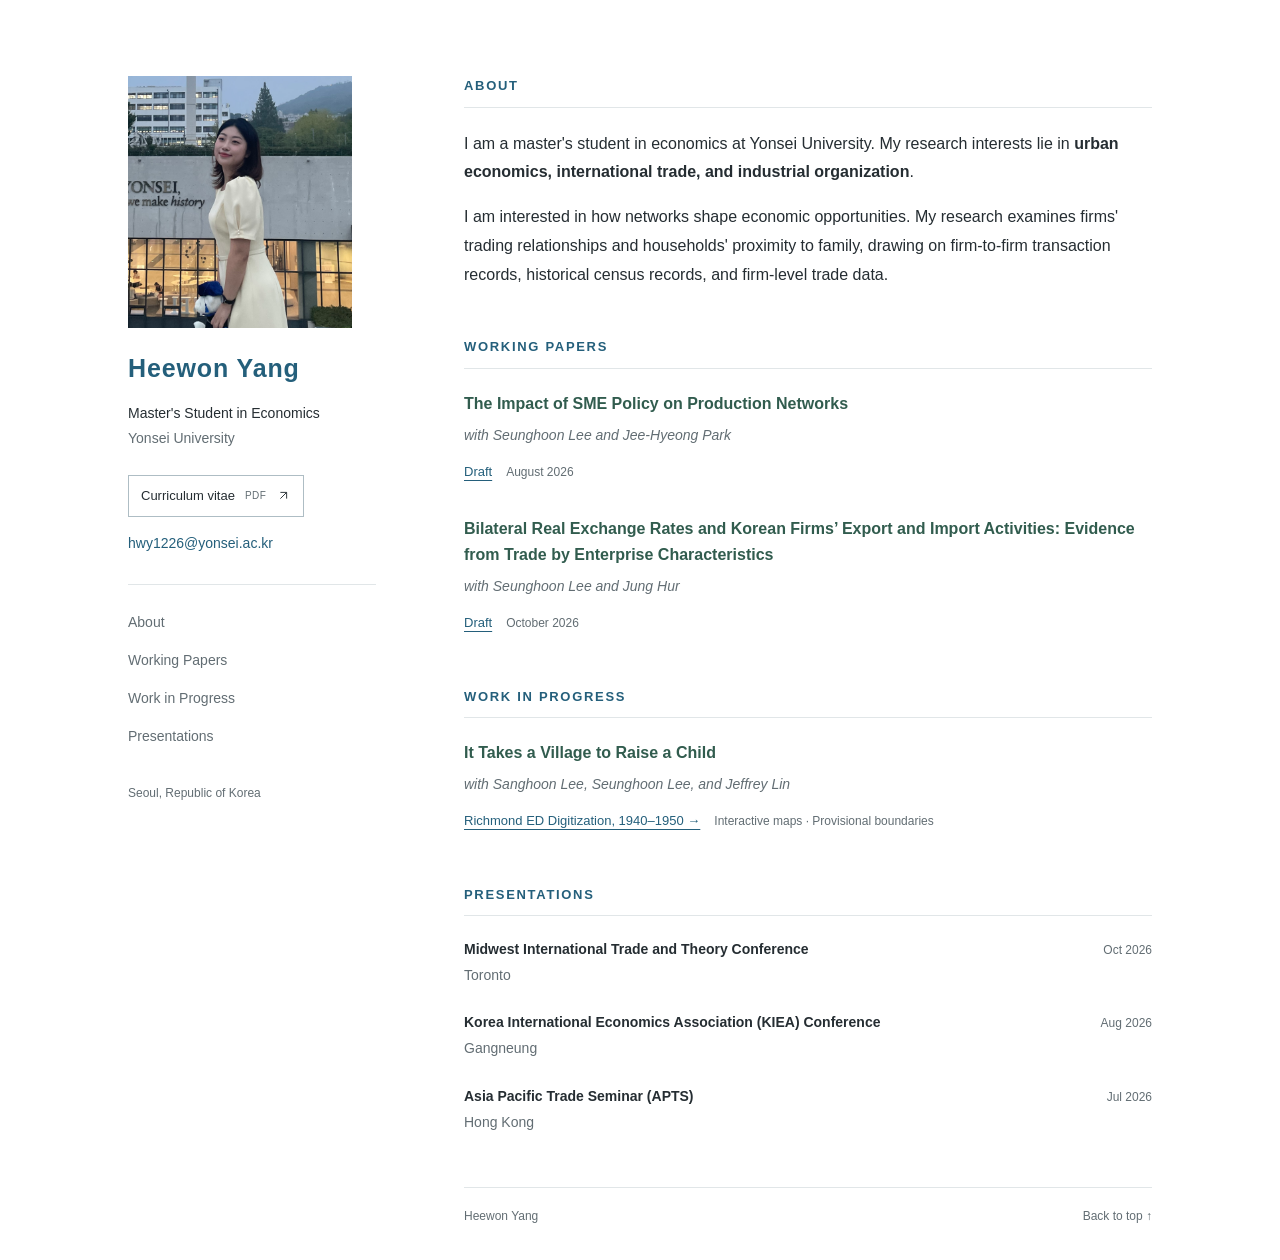
==== index.html @ 37f6afd9 "Update profile photo with closer framing" ====
<!doctype html>
<html lang="en">
<head>
  <meta charset="utf-8">
  <meta name="viewport" content="width=device-width, initial-scale=1">
  <meta name="description" content="Heewon Yang is a master's student in economics at Yonsei University, interested in urban economics, international trade, and industrial organization.">
  <meta name="author" content="Heewon Yang">
  <meta name="theme-color" content="#ffffff">
  <meta property="og:title" content="Heewon Yang | Economics">
  <meta property="og:description" content="Research on economic networks, firms, and households. Yonsei University.">
  <meta property="og:type" content="website">
  <meta property="og:url" content="https://esczzang.github.io/">
  <title>Heewon Yang | Economics</title>
  <link rel="canonical" href="https://esczzang.github.io/">
  <link rel="icon" href="assets/favicon.svg" type="image/svg+xml">
  <link rel="stylesheet" href="assets/style.css">
</head>
<body>
  <a class="skip-link" href="#main">Skip to content</a>
  <div class="layout">
    <aside class="profile" aria-label="Profile and navigation">
      <div class="profile-photo-frame"><img class="profile-photo" src="assets/photo2.jpg" alt="Heewon Yang" width="2972" height="3963" fetchpriority="high"></div>
      <header>
        <h1>Heewon Yang</h1>
        <p class="role">Master's Student in Economics</p>
        <p class="affiliation">Yonsei University</p>
      </header>
      <a class="cv-link" href="assets/cv_heewon_yang.pdf" target="_blank" rel="noopener" aria-label="View curriculum vitae (PDF, opens in a new tab)">
        Curriculum vitae <span class="file-type">PDF</span>
        <svg aria-hidden="true" width="15" height="15" viewBox="0 0 24 24" fill="none" stroke="currentColor" stroke-width="1.5"><path d="M7 17 17 7M7 7h10v10"/></svg>
      </a>
      <a class="email" href="mailto:hwy1226@yonsei.ac.kr">hwy1226@yonsei.ac.kr</a>
      <nav aria-label="Sections">
        <a href="#about">About</a>
        <a href="#working-papers">Working Papers</a>
        <a href="#work-in-progress">Work in Progress</a>
        <a href="#presentations">Presentations</a>
      </nav>
      <p class="location">Seoul, Republic of Korea</p>
    </aside>

    <main id="main" tabindex="-1">
      <section id="about" aria-labelledby="about-heading">
        <h2 id="about-heading">About</h2>
        <p>I am a master's student in economics at Yonsei University. My research interests lie in <strong>urban economics, international trade, and industrial organization</strong>.</p>
        <p>I am interested in how networks shape economic opportunities. My research examines firms' trading relationships and households' proximity to family, drawing on firm-to-firm transaction records, historical census records, and firm-level trade data.</p>
      </section>

      <section id="working-papers" aria-labelledby="working-papers-heading">
        <h2 id="working-papers-heading">Working Papers</h2>
        <article class="paper" aria-labelledby="sme-title">
          <h3 id="sme-title">The Impact of SME Policy on Production Networks</h3>
          <p class="coauthors">with Seunghoon Lee and Jee-Hyeong Park</p>
          <p class="paper-links"><a href="assets/papers/sme-policy-draft.pdf" target="_blank" rel="noopener" aria-label="Read the SME policy paper draft (PDF, August 2026, opens in a new tab)">Draft</a><span class="draft-date">August 2026</span></p>
        </article>
        <article class="paper" aria-labelledby="tec-title">
          <h3 id="tec-title">Bilateral Real Exchange Rates and Korean Firms’ Export and Import Activities: Evidence from Trade by Enterprise Characteristics</h3>
          <p class="coauthors">with Seunghoon Lee and Jung Hur</p>
          <p class="paper-links"><a href="assets/papers/exchange-rates-draft.pdf" target="_blank" rel="noopener" aria-label="Read the exchange rates paper draft (PDF, October 2026, opens in a new tab)">Draft</a><span class="draft-date">October 2026</span></p>
        </article>
      </section>

      <section id="work-in-progress" aria-labelledby="work-in-progress-heading">
        <h2 id="work-in-progress-heading">Work in Progress</h2>
        <article class="paper" aria-labelledby="village-title">
          <h3 id="village-title">It Takes a Village to Raise a Child</h3>
          <p class="coauthors">with Sanghoon Lee, Seunghoon Lee, and Jeffrey Lin</p>
          <p class="paper-links"><a href="research/richmond/">Richmond ED Digitization, 1940–1950 →</a><span class="draft-date">Interactive maps · Provisional boundaries</span></p>
        </article>
      </section>

      <section id="presentations" aria-labelledby="presentations-heading">
        <h2 id="presentations-heading">Presentations</h2>
        <ul class="presentations">
          <li>
            <div><h3>Midwest International Trade and Theory Conference</h3><p class="venue">Toronto</p></div>
            <time datetime="2026-10">Oct 2026</time>
          </li>
          <li>
            <div><h3>Korea International Economics Association (KIEA) Conference</h3><p class="venue">Gangneung</p></div>
            <time datetime="2026-08">Aug 2026</time>
          </li>
          <li>
            <div><h3>Asia Pacific Trade Seminar (APTS)</h3><p class="venue">Hong Kong</p></div>
            <time datetime="2026-07">Jul 2026</time>
          </li>
        </ul>
      </section>
      <footer><span>Heewon Yang</span><a href="#about">Back to top <span aria-hidden="true">↑</span></a></footer>
    </main>
  </div>
</body>
</html>
---- assets/style.css ----
:root {
  color-scheme: light;
  --ink: #252d32;
  --muted: #626d73;
  --blue: #245f7b;
  --green: #315c4e;
  --line: #e1e6e8;
}

* { box-sizing: border-box; }
html { scroll-behavior: smooth; scroll-padding-top: 32px; }
body {
  margin: 0;
  background: #fff;
  color: var(--ink);
  font-family: -apple-system, BlinkMacSystemFont, "Segoe UI", Helvetica, Arial, sans-serif;
  font-size: 16px;
  line-height: 1.8;
  -webkit-font-smoothing: antialiased;
}
a { color: var(--blue); text-underline-offset: 4px; text-decoration-thickness: 1px; }
a:hover { color: var(--green); }
a:focus-visible { outline: 2px solid var(--blue); outline-offset: 5px; border-radius: 2px; }
.skip-link { position: fixed; left: 16px; top: -80px; background: #fff; padding: 8px 16px; z-index: 10; }
.skip-link:focus { top: 12px; }
.layout {
  display: grid;
  grid-template-columns: 248px minmax(0, 1fr);
  column-gap: 88px;
  max-width: 1120px;
  margin: 0 auto;
  padding: 76px 48px 32px;
}
.profile { position: sticky; top: 64px; align-self: start; }
.profile-photo-frame {
  display: block;
  width: 224px;
  max-width: 100%;
  aspect-ratio: 8 / 9;
  overflow: hidden;
  margin-bottom: 24px;
}
.profile-photo {
  display: block;
  width: 100%;
  height: 100%;
  object-fit: cover;
  object-position: 50% 80%;
  transform: scale(2.2);
  transform-origin: 70% 80%;
}
h1 {
  margin: 0 0 16px;
  color: var(--blue);
  font-size: 25px;
  font-weight: 600;
  line-height: 1.3;
  letter-spacing: 0.035em;
}
.profile p { margin: 0; }
.role, .affiliation { font-size: 14px; line-height: 1.8; }
.affiliation { color: var(--muted); }
.cv-link {
  display: inline-flex;
  align-items: center;
  gap: 10px;
  border: 1px solid #aebdc4;
  margin: 24px 0 14px;
  padding: 7px 12px;
  min-height: 42px;
  color: var(--ink);
  font-size: 13px;
  text-decoration: none;
  transition: background-color 150ms, border-color 150ms;
}
.cv-link:hover { background: #f3f7f8; border-color: var(--blue); }
.file-type { color: var(--muted); font-size: 10px; letter-spacing: 0.05em; }
.email { display: block; width: fit-content; font-size: 14px; text-decoration: none; }
.email:hover { text-decoration: underline; }
nav { display: flex; flex-direction: column; align-items: flex-start; border-top: 1px solid var(--line); padding-top: 20px; margin-top: 28px; gap: 2px; }
nav a { padding: 5px 0; min-height: 36px; font-size: 14px; color: var(--muted); text-decoration: none; }
nav a:hover, nav a:focus-visible { color: var(--blue); text-decoration: underline; }
.profile .location { margin-top: 28px; color: var(--muted); font-size: 12px; }
main { min-width: 0; }
main:focus { outline: none; }
section { scroll-margin-top: 28px; }
section + section { margin-top: 48px; }
h2 {
  margin: 0 0 22px;
  border-bottom: 1px solid var(--line);
  padding-bottom: 11px;
  color: var(--blue);
  font-size: 13px;
  font-weight: 650;
  line-height: 1.5;
  letter-spacing: 0.13em;
  text-transform: uppercase;
}
p { margin: 0 0 16px; }
section > p:last-child { margin-bottom: 0; }
strong { font-weight: 600; }
h3 { margin: 0; font-size: 16px; font-weight: 600; line-height: 1.65; }
.paper + .paper { margin-top: 28px; }
.paper h3 { color: var(--green); }
.coauthors { margin: 7px 0 0; font-style: italic; color: var(--muted); font-size: 14px; line-height: 1.7; }
.paper-links { display: flex; align-items: baseline; flex-wrap: wrap; gap: 14px; margin: 8px 0 0; font-size: 13px; }
.paper-links a { display: inline-flex; align-items: baseline; gap: 7px; padding: 4px 0; }
.draft-date { color: var(--muted); font-size: 12px; }
.presentations { list-style: none; padding: 0; margin: 0; }
.presentations li { display: grid; grid-template-columns: minmax(0, 1fr) auto; gap: 24px; align-items: baseline; }
.presentations li + li { margin-top: 23px; }
.presentations h3 { font-size: 14px; }
.venue { margin: 2px 0 0; color: var(--muted); font-size: 14px; }
time { white-space: nowrap; color: var(--muted); font-size: 12px; font-variant-numeric: tabular-nums; }
footer { display: flex; justify-content: space-between; gap: 20px; margin-top: 52px; padding-top: 18px; border-top: 1px solid var(--line); font-size: 12px; color: var(--muted); }
footer a { color: var(--muted); text-decoration: none; }

@media (max-width: 850px) {
  .layout { grid-template-columns: 218px minmax(0, 1fr); gap: 40px; padding: 52px 32px 28px; }
  .profile { top: 40px; }
  h1 { font-size: 24px; }
}
@media (max-width: 680px) {
  html { scroll-padding-top: 16px; }
  .layout { display: block; max-width: 600px; padding: 36px 24px 24px; }
  .profile { position: static; margin-bottom: 38px; }
  .profile-photo-frame { width: 160px; margin-bottom: 20px; }
  h1 { font-size: 29px; margin-bottom: 12px; }
  .cv-link { margin-top: 19px; }
  nav { flex-direction: row; flex-wrap: wrap; column-gap: 22px; row-gap: 0; margin-top: 24px; padding: 13px 0 8px; border-bottom: 1px solid var(--line); }
  nav a { min-height: 44px; padding: 9px 0; }
  .profile .location { display: none; }
  section + section { margin-top: 38px; }
  .presentations li { gap: 14px; }
  footer { margin-top: 40px; }
}
@media (max-width: 380px) {
  .layout { padding-inline: 20px; }
  .presentations li { grid-template-columns: 1fr; gap: 3px; }
}
@media (prefers-reduced-motion: reduce) {
  html { scroll-behavior: auto; }
  * { transition: none !important; }
}
@media print {
  .layout { display: block; padding: 0; max-width: none; }
  .profile { position: static; margin-bottom: 28px; }
  nav, .cv-link, .skip-link, footer { display: none; }
  .profile .location { display: none; }
  section + section { margin-top: 26px; }
  .paper, .presentations li { break-inside: avoid; }
}
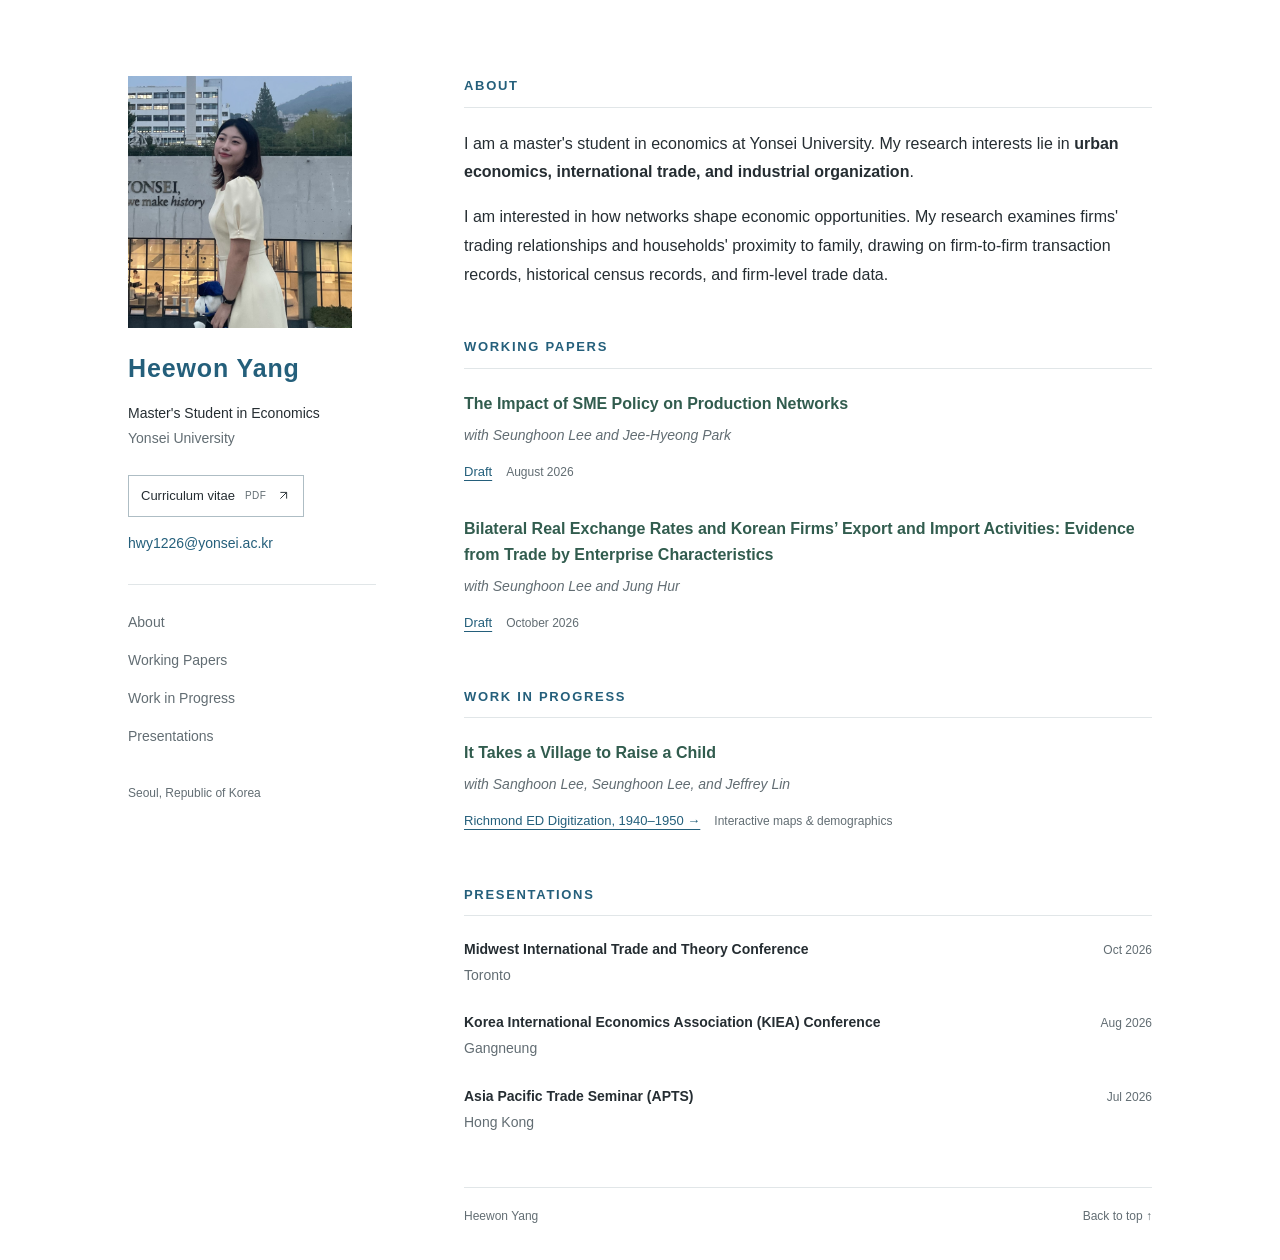
==== commit a6ee7ec8: "Restore ED demographics to Richmond digitization maps" ====
--- a/index.html
+++ b/index.html
@@ -9,9 +9,9 @@
   <meta property="og:title" content="Heewon Yang | Economics">
   <meta property="og:description" content="Research on economic networks, firms, and households. Yonsei University.">
   <meta property="og:type" content="website">
-  <meta property="og:url" content="https://esczzang.github.io/">
+  <meta property="og:url" content="https://heewonmaggieyang.github.io/">
   <title>Heewon Yang | Economics</title>
-  <link rel="canonical" href="https://esczzang.github.io/">
+  <link rel="canonical" href="https://heewonmaggieyang.github.io/">
   <link rel="icon" href="assets/favicon.svg" type="image/svg+xml">
   <link rel="stylesheet" href="assets/style.css">
 </head>
@@ -65,7 +65,7 @@
         <article class="paper" aria-labelledby="village-title">
           <h3 id="village-title">It Takes a Village to Raise a Child</h3>
           <p class="coauthors">with Sanghoon Lee, Seunghoon Lee, and Jeffrey Lin</p>
-          <p class="paper-links"><a href="research/richmond/">Richmond ED Digitization, 1940–1950 →</a><span class="draft-date">Interactive maps · Provisional boundaries</span></p>
+          <p class="paper-links"><a href="research/richmond/">Richmond ED Digitization, 1940–1950 →</a><span class="draft-date">Interactive maps &amp; demographics</span></p>
         </article>
       </section>
 
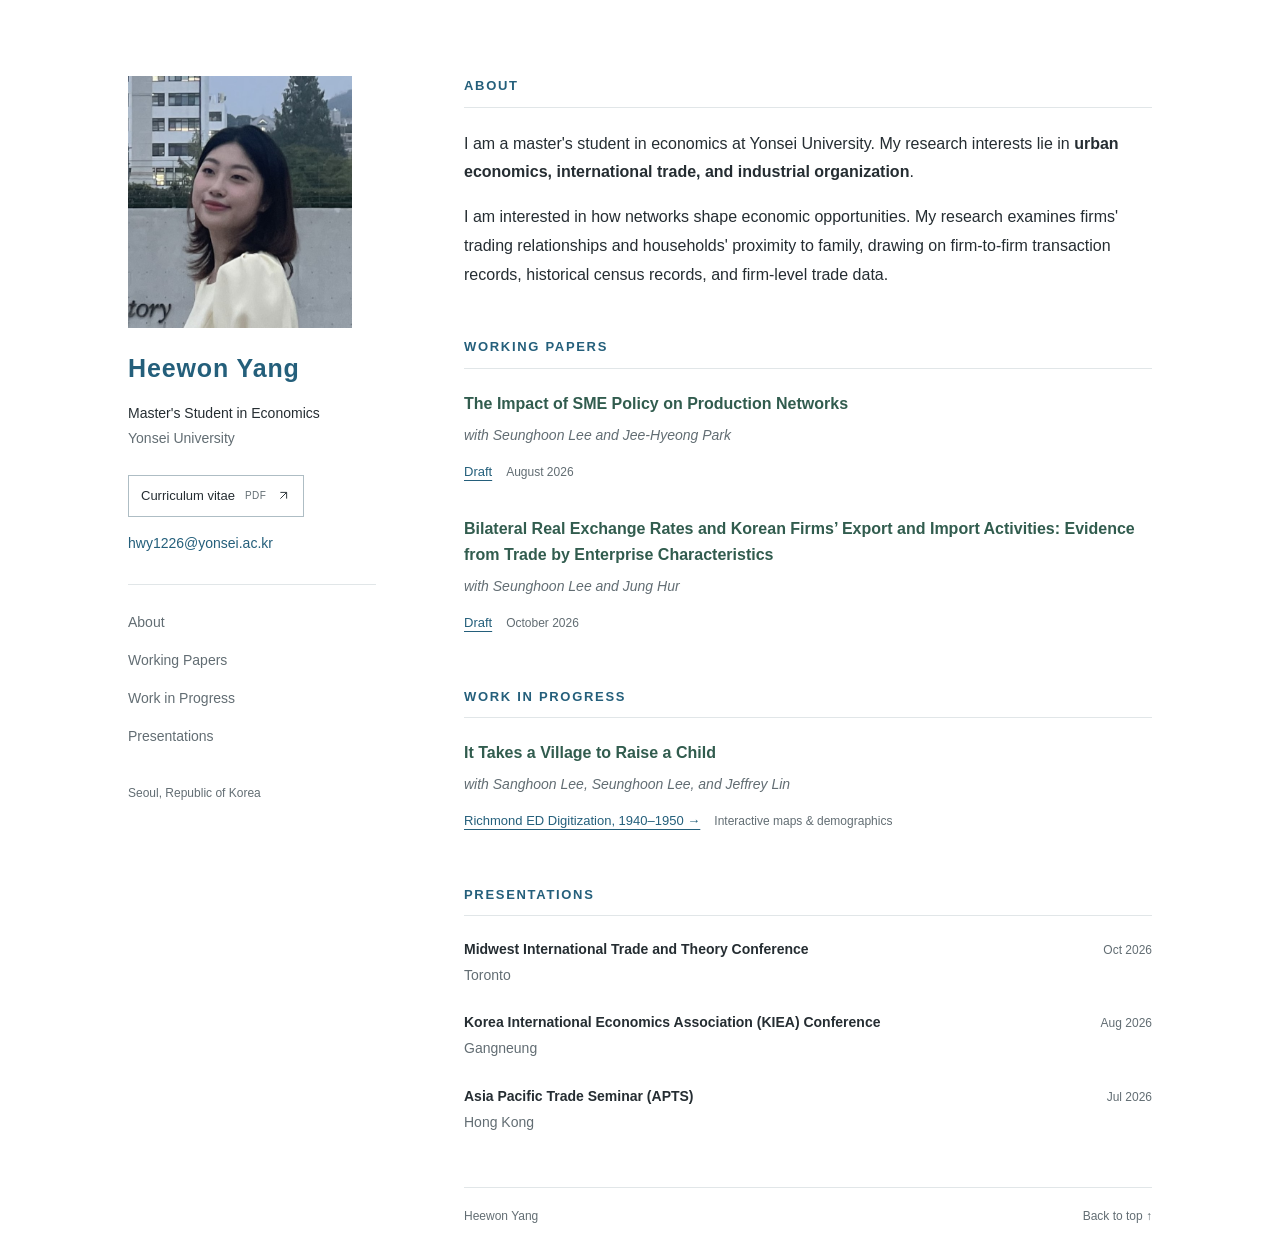
==== commit 429155cd: "Update profile photo and framing" ====
--- a/index.html
+++ b/index.html
@@ -13,13 +13,13 @@
   <title>Heewon Yang | Economics</title>
   <link rel="canonical" href="https://heewonmaggieyang.github.io/">
   <link rel="icon" href="assets/favicon.svg" type="image/svg+xml">
-  <link rel="stylesheet" href="assets/style.css">
+  <link rel="stylesheet" href="assets/style.css?v=photo3">
 </head>
 <body>
   <a class="skip-link" href="#main">Skip to content</a>
   <div class="layout">
     <aside class="profile" aria-label="Profile and navigation">
-      <div class="profile-photo-frame"><img class="profile-photo" src="assets/photo2.jpg" alt="Heewon Yang" width="2972" height="3963" fetchpriority="high"></div>
+      <div class="profile-photo-frame"><img class="profile-photo" src="assets/photo3.jpg" alt="Heewon Yang" width="881" height="802" fetchpriority="high"></div>
       <header>
         <h1>Heewon Yang</h1>
         <p class="role">Master's Student in Economics</p>
--- a/assets/style.css
+++ b/assets/style.css
@@ -45,9 +45,9 @@
   width: 100%;
   height: 100%;
   object-fit: cover;
-  object-position: 50% 80%;
-  transform: scale(2.2);
-  transform-origin: 70% 80%;
+  object-position: 50% 50%;
+  transform: scale(1.15);
+  transform-origin: 50% 60%;
 }
 h1 {
   margin: 0 0 16px;
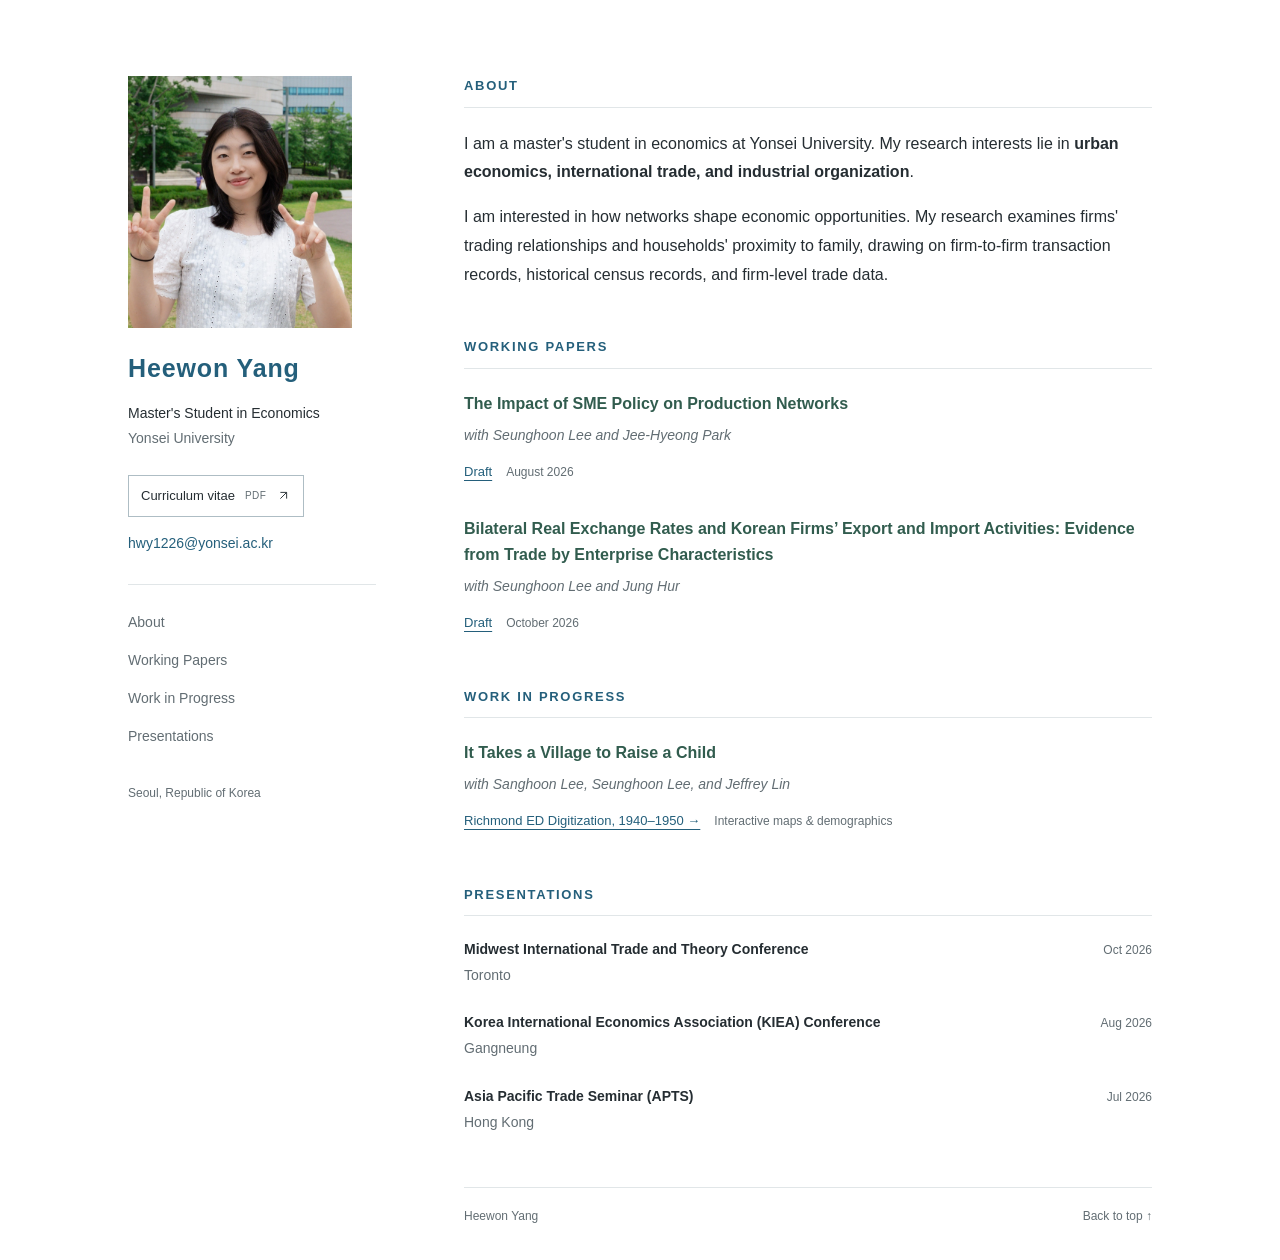
==== commit 3278157b: "Replace profile image with photo4" ====
--- a/index.html
+++ b/index.html
@@ -13,13 +13,13 @@
   <title>Heewon Yang | Economics</title>
   <link rel="canonical" href="https://heewonmaggieyang.github.io/">
   <link rel="icon" href="assets/favicon.svg" type="image/svg+xml">
-  <link rel="stylesheet" href="assets/style.css?v=photo3">
+  <link rel="stylesheet" href="assets/style.css?v=photo4">
 </head>
 <body>
   <a class="skip-link" href="#main">Skip to content</a>
   <div class="layout">
     <aside class="profile" aria-label="Profile and navigation">
-      <div class="profile-photo-frame"><img class="profile-photo" src="assets/photo3.jpg" alt="Heewon Yang" width="881" height="802" fetchpriority="high"></div>
+      <div class="profile-photo-frame"><img class="profile-photo" src="assets/photo4.jpg" alt="Heewon Yang" width="1379" height="1724" fetchpriority="high"></div>
       <header>
         <h1>Heewon Yang</h1>
         <p class="role">Master's Student in Economics</p>
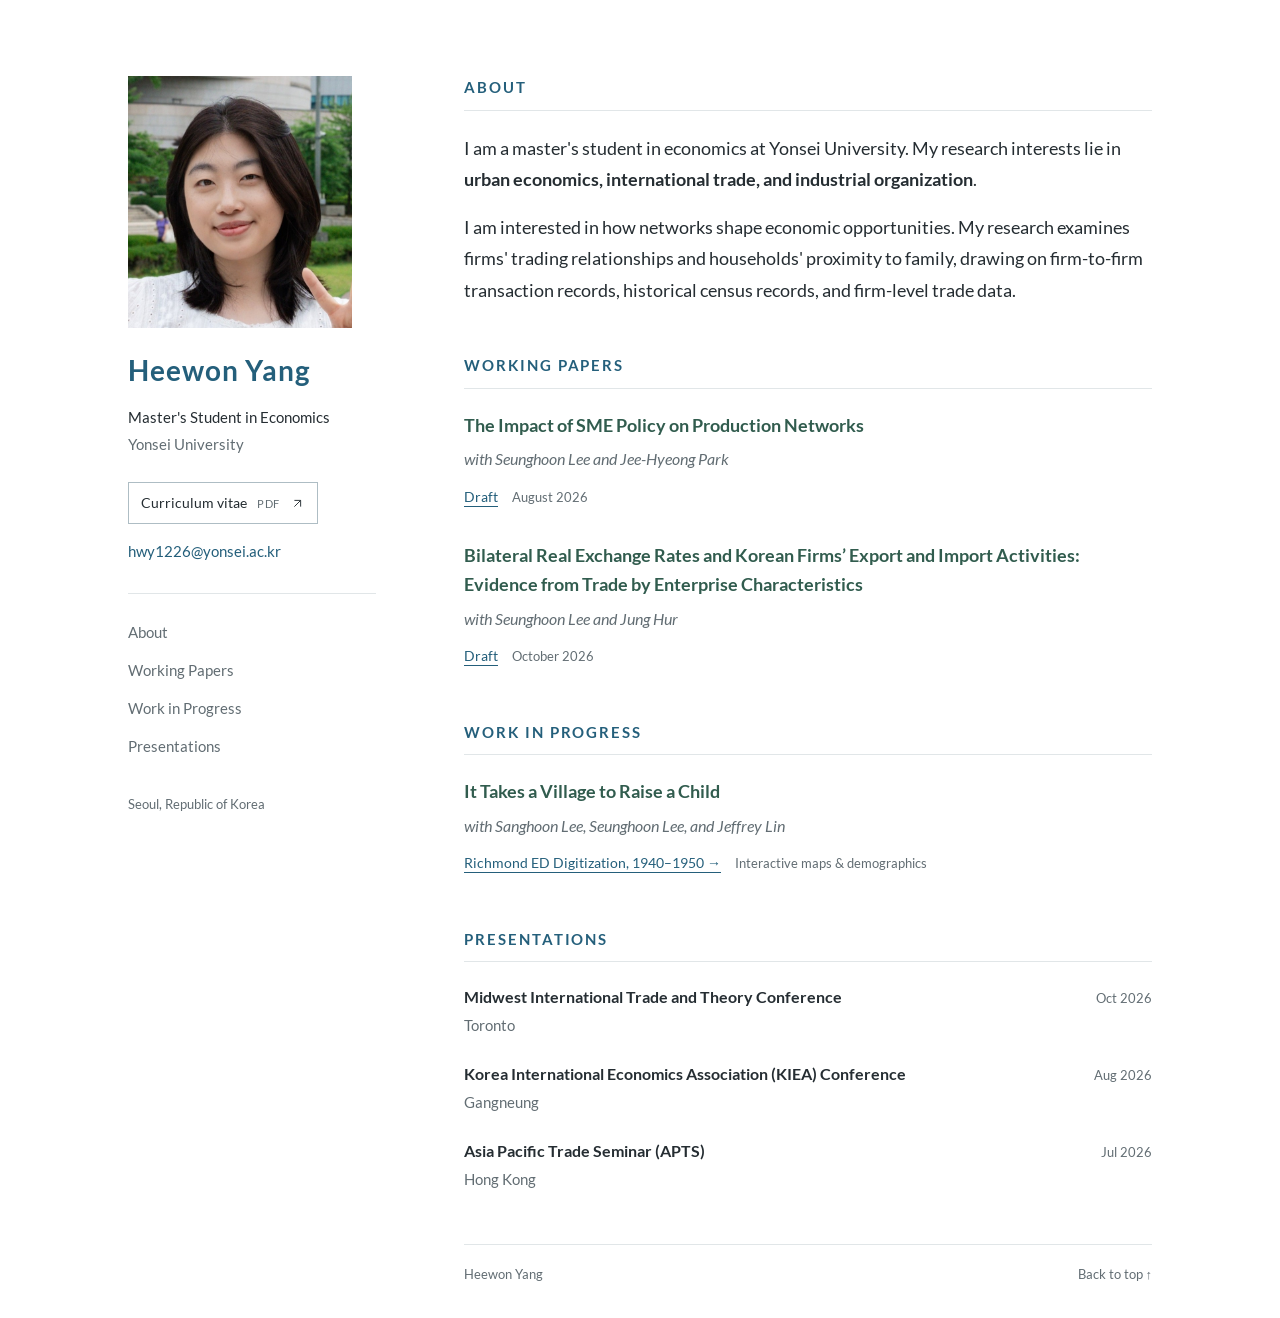
==== commit 8b614d4b: "Use larger Lato typography and updated portrait" ====
--- a/index.html
+++ b/index.html
@@ -13,13 +13,14 @@
   <title>Heewon Yang | Economics</title>
   <link rel="canonical" href="https://heewonmaggieyang.github.io/">
   <link rel="icon" href="assets/favicon.svg" type="image/svg+xml">
-  <link rel="stylesheet" href="assets/style.css?v=photo4">
+  <link rel="preload" href="assets/fonts/Lato-Regular.ttf" as="font" type="font/ttf" crossorigin>
+  <link rel="stylesheet" href="assets/style.css?v=lato-1">
 </head>
 <body>
   <a class="skip-link" href="#main">Skip to content</a>
   <div class="layout">
     <aside class="profile" aria-label="Profile and navigation">
-      <div class="profile-photo-frame"><img class="profile-photo" src="assets/photo4.jpg" alt="Heewon Yang" width="1379" height="1724" fetchpriority="high"></div>
+      <div class="profile-photo-frame"><img class="profile-photo" src="assets/photo4.jpg?v=512dec71" alt="Heewon Yang" width="759" height="759" fetchpriority="high"></div>
       <header>
         <h1>Heewon Yang</h1>
         <p class="role">Master's Student in Economics</p>
--- a/assets/style.css
+++ b/assets/style.css
@@ -1,3 +1,25 @@
+@font-face {
+  font-family: "Lato";
+  font-style: normal;
+  font-weight: 400;
+  font-display: swap;
+  src: url("fonts/Lato-Regular.ttf") format("truetype");
+}
+@font-face {
+  font-family: "Lato";
+  font-style: italic;
+  font-weight: 400;
+  font-display: swap;
+  src: url("fonts/Lato-Italic.ttf") format("truetype");
+}
+@font-face {
+  font-family: "Lato";
+  font-style: normal;
+  font-weight: 700;
+  font-display: swap;
+  src: url("fonts/Lato-Bold.ttf") format("truetype");
+}
+
 :root {
   color-scheme: light;
   --ink: #252d32;
@@ -13,9 +35,9 @@
   margin: 0;
   background: #fff;
   color: var(--ink);
-  font-family: -apple-system, BlinkMacSystemFont, "Segoe UI", Helvetica, Arial, sans-serif;
-  font-size: 16px;
-  line-height: 1.8;
+  font-family: "Lato", -apple-system, BlinkMacSystemFont, "Segoe UI", Helvetica, Arial, sans-serif;
+  font-size: 18px;
+  line-height: 1.75;
   -webkit-font-smoothing: antialiased;
 }
 a { color: var(--blue); text-underline-offset: 4px; text-decoration-thickness: 1px; }
@@ -46,19 +68,17 @@
   height: 100%;
   object-fit: cover;
   object-position: 50% 50%;
-  transform: scale(1.15);
-  transform-origin: 50% 60%;
 }
 h1 {
   margin: 0 0 16px;
   color: var(--blue);
-  font-size: 25px;
-  font-weight: 600;
+  font-size: 28px;
+  font-weight: 700;
   line-height: 1.3;
   letter-spacing: 0.035em;
 }
 .profile p { margin: 0; }
-.role, .affiliation { font-size: 14px; line-height: 1.8; }
+.role, .affiliation { font-size: 15px; line-height: 1.8; }
 .affiliation { color: var(--muted); }
 .cv-link {
   display: inline-flex;
@@ -69,18 +89,18 @@
   padding: 7px 12px;
   min-height: 42px;
   color: var(--ink);
-  font-size: 13px;
+  font-size: 14px;
   text-decoration: none;
   transition: background-color 150ms, border-color 150ms;
 }
 .cv-link:hover { background: #f3f7f8; border-color: var(--blue); }
-.file-type { color: var(--muted); font-size: 10px; letter-spacing: 0.05em; }
-.email { display: block; width: fit-content; font-size: 14px; text-decoration: none; }
+.file-type { color: var(--muted); font-size: 11px; letter-spacing: 0.05em; }
+.email { display: block; width: fit-content; font-size: 15px; text-decoration: none; }
 .email:hover { text-decoration: underline; }
 nav { display: flex; flex-direction: column; align-items: flex-start; border-top: 1px solid var(--line); padding-top: 20px; margin-top: 28px; gap: 2px; }
-nav a { padding: 5px 0; min-height: 36px; font-size: 14px; color: var(--muted); text-decoration: none; }
+nav a { padding: 5px 0; min-height: 36px; font-size: 15px; color: var(--muted); text-decoration: none; }
 nav a:hover, nav a:focus-visible { color: var(--blue); text-decoration: underline; }
-.profile .location { margin-top: 28px; color: var(--muted); font-size: 12px; }
+.profile .location { margin-top: 28px; color: var(--muted); font-size: 13px; }
 main { min-width: 0; }
 main:focus { outline: none; }
 section { scroll-margin-top: 28px; }
@@ -90,42 +110,42 @@
   border-bottom: 1px solid var(--line);
   padding-bottom: 11px;
   color: var(--blue);
-  font-size: 13px;
-  font-weight: 650;
+  font-size: 15px;
+  font-weight: 700;
   line-height: 1.5;
   letter-spacing: 0.13em;
   text-transform: uppercase;
 }
 p { margin: 0 0 16px; }
 section > p:last-child { margin-bottom: 0; }
-strong { font-weight: 600; }
-h3 { margin: 0; font-size: 16px; font-weight: 600; line-height: 1.65; }
+strong { font-weight: 700; }
+h3 { margin: 0; font-size: 18px; font-weight: 700; line-height: 1.6; }
 .paper + .paper { margin-top: 28px; }
 .paper h3 { color: var(--green); }
-.coauthors { margin: 7px 0 0; font-style: italic; color: var(--muted); font-size: 14px; line-height: 1.7; }
-.paper-links { display: flex; align-items: baseline; flex-wrap: wrap; gap: 14px; margin: 8px 0 0; font-size: 13px; }
+.coauthors { margin: 7px 0 0; font-style: italic; color: var(--muted); font-size: 15.5px; line-height: 1.7; }
+.paper-links { display: flex; align-items: baseline; flex-wrap: wrap; gap: 14px; margin: 8px 0 0; font-size: 14px; }
 .paper-links a { display: inline-flex; align-items: baseline; gap: 7px; padding: 4px 0; }
-.draft-date { color: var(--muted); font-size: 12px; }
+.draft-date { color: var(--muted); font-size: 13px; }
 .presentations { list-style: none; padding: 0; margin: 0; }
 .presentations li { display: grid; grid-template-columns: minmax(0, 1fr) auto; gap: 24px; align-items: baseline; }
 .presentations li + li { margin-top: 23px; }
-.presentations h3 { font-size: 14px; }
-.venue { margin: 2px 0 0; color: var(--muted); font-size: 14px; }
-time { white-space: nowrap; color: var(--muted); font-size: 12px; font-variant-numeric: tabular-nums; }
-footer { display: flex; justify-content: space-between; gap: 20px; margin-top: 52px; padding-top: 18px; border-top: 1px solid var(--line); font-size: 12px; color: var(--muted); }
+.presentations h3 { font-size: 16px; }
+.venue { margin: 2px 0 0; color: var(--muted); font-size: 15px; }
+time { white-space: nowrap; color: var(--muted); font-size: 13px; font-variant-numeric: tabular-nums; }
+footer { display: flex; justify-content: space-between; gap: 20px; margin-top: 52px; padding-top: 18px; border-top: 1px solid var(--line); font-size: 13px; color: var(--muted); }
 footer a { color: var(--muted); text-decoration: none; }
 
 @media (max-width: 850px) {
   .layout { grid-template-columns: 218px minmax(0, 1fr); gap: 40px; padding: 52px 32px 28px; }
   .profile { top: 40px; }
-  h1 { font-size: 24px; }
+  h1 { font-size: 27px; }
 }
 @media (max-width: 680px) {
   html { scroll-padding-top: 16px; }
   .layout { display: block; max-width: 600px; padding: 36px 24px 24px; }
   .profile { position: static; margin-bottom: 38px; }
   .profile-photo-frame { width: 160px; margin-bottom: 20px; }
-  h1 { font-size: 29px; margin-bottom: 12px; }
+  h1 { font-size: 31px; margin-bottom: 12px; }
   .cv-link { margin-top: 19px; }
   nav { flex-direction: row; flex-wrap: wrap; column-gap: 22px; row-gap: 0; margin-top: 24px; padding: 13px 0 8px; border-bottom: 1px solid var(--line); }
   nav a { min-height: 44px; padding: 9px 0; }
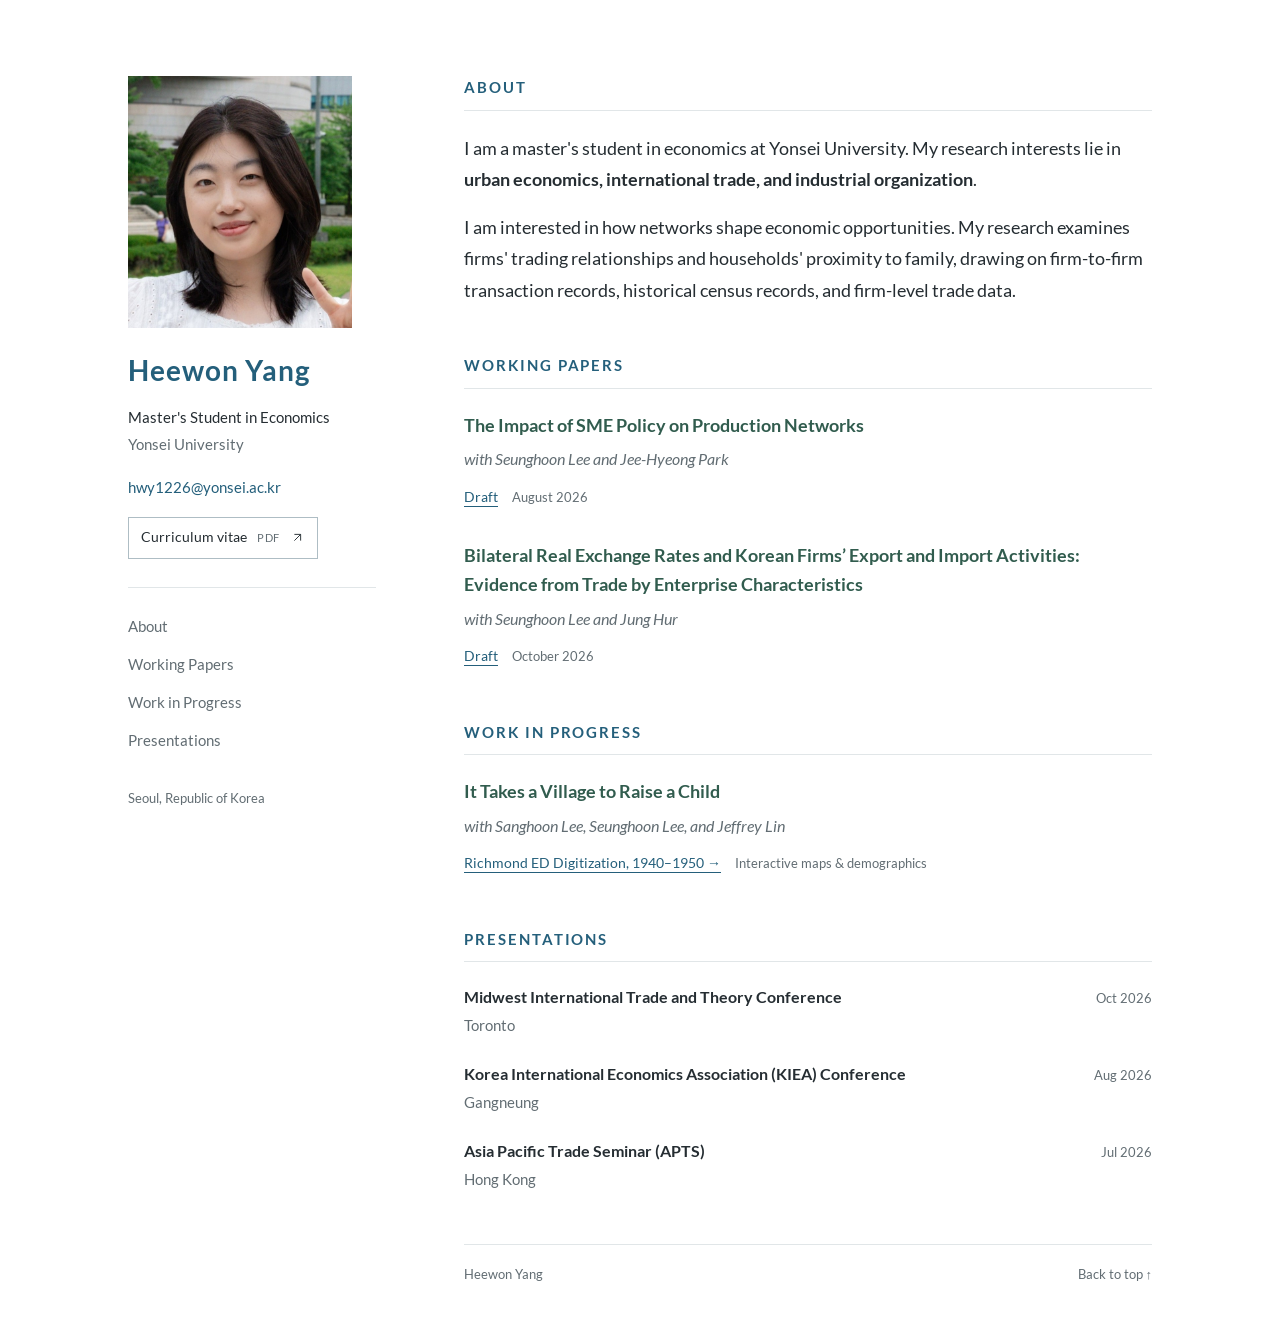
==== commit 2eec4603: "Center mobile profile and navigation and refresh CV" ====
--- a/index.html
+++ b/index.html
@@ -14,7 +14,7 @@
   <link rel="canonical" href="https://heewonmaggieyang.github.io/">
   <link rel="icon" href="assets/favicon.svg" type="image/svg+xml">
   <link rel="preload" href="assets/fonts/Lato-Regular.ttf" as="font" type="font/ttf" crossorigin>
-  <link rel="stylesheet" href="assets/style.css?v=lato-1">
+  <link rel="stylesheet" href="assets/style.css?v=profile-2">
 </head>
 <body>
   <a class="skip-link" href="#main">Skip to content</a>
@@ -26,11 +26,11 @@
         <p class="role">Master's Student in Economics</p>
         <p class="affiliation">Yonsei University</p>
       </header>
-      <a class="cv-link" href="assets/cv_heewon_yang.pdf" target="_blank" rel="noopener" aria-label="View curriculum vitae (PDF, opens in a new tab)">
+      <a class="email" href="mailto:hwy1226@yonsei.ac.kr">hwy1226@yonsei.ac.kr</a>
+      <a class="cv-link" href="assets/cv_heewon_yang.pdf?v=bd66444d" target="_blank" rel="noopener" aria-label="View curriculum vitae (PDF, opens in a new tab)">
         Curriculum vitae <span class="file-type">PDF</span>
         <svg aria-hidden="true" width="15" height="15" viewBox="0 0 24 24" fill="none" stroke="currentColor" stroke-width="1.5"><path d="M7 17 17 7M7 7h10v10"/></svg>
       </a>
-      <a class="email" href="mailto:hwy1226@yonsei.ac.kr">hwy1226@yonsei.ac.kr</a>
       <nav aria-label="Sections">
         <a href="#about">About</a>
         <a href="#working-papers">Working Papers</a>
--- a/assets/style.css
+++ b/assets/style.css
@@ -85,7 +85,7 @@
   align-items: center;
   gap: 10px;
   border: 1px solid #aebdc4;
-  margin: 24px 0 14px;
+  margin: 16px 0 0;
   padding: 7px 12px;
   min-height: 42px;
   color: var(--ink);
@@ -95,7 +95,7 @@
 }
 .cv-link:hover { background: #f3f7f8; border-color: var(--blue); }
 .file-type { color: var(--muted); font-size: 11px; letter-spacing: 0.05em; }
-.email { display: block; width: fit-content; font-size: 15px; text-decoration: none; }
+.email { display: block; width: fit-content; margin-top: 16px; font-size: 15px; text-decoration: none; }
 .email:hover { text-decoration: underline; }
 nav { display: flex; flex-direction: column; align-items: flex-start; border-top: 1px solid var(--line); padding-top: 20px; margin-top: 28px; gap: 2px; }
 nav a { padding: 5px 0; min-height: 36px; font-size: 15px; color: var(--muted); text-decoration: none; }
@@ -143,12 +143,39 @@
 @media (max-width: 680px) {
   html { scroll-padding-top: 16px; }
   .layout { display: block; max-width: 600px; padding: 36px 24px 24px; }
-  .profile { position: static; margin-bottom: 38px; }
-  .profile-photo-frame { width: 160px; margin-bottom: 20px; }
+  .profile { position: static; margin-bottom: 42px; text-align: center; }
+  .profile-photo-frame { width: 210px; margin: 0 auto 22px; }
   h1 { font-size: 31px; margin-bottom: 12px; }
-  .cv-link { margin-top: 19px; }
-  nav { flex-direction: row; flex-wrap: wrap; column-gap: 22px; row-gap: 0; margin-top: 24px; padding: 13px 0 8px; border-bottom: 1px solid var(--line); }
-  nav a { min-height: 44px; padding: 9px 0; }
+  .email { margin-inline: auto; }
+  nav {
+    display: grid;
+    grid-template-columns: repeat(2, minmax(0, 1fr));
+    gap: 8px;
+    width: 100%;
+    max-width: 420px;
+    margin: 28px auto 0;
+    padding: 0;
+    border: 0;
+  }
+  nav a {
+    display: flex;
+    align-items: center;
+    justify-content: center;
+    min-height: 46px;
+    padding: 10px 8px;
+    border: 1px solid var(--line);
+    border-radius: 6px;
+    background: #f5f8f9;
+    color: var(--blue);
+    line-height: 1.4;
+    text-align: center;
+    transition: background-color 150ms, border-color 150ms;
+  }
+  nav a:hover, nav a:focus-visible {
+    background: #eaf1f4;
+    border-color: #aebdc4;
+    text-decoration: none;
+  }
   .profile .location { display: none; }
   section + section { margin-top: 38px; }
   .presentations li { gap: 14px; }
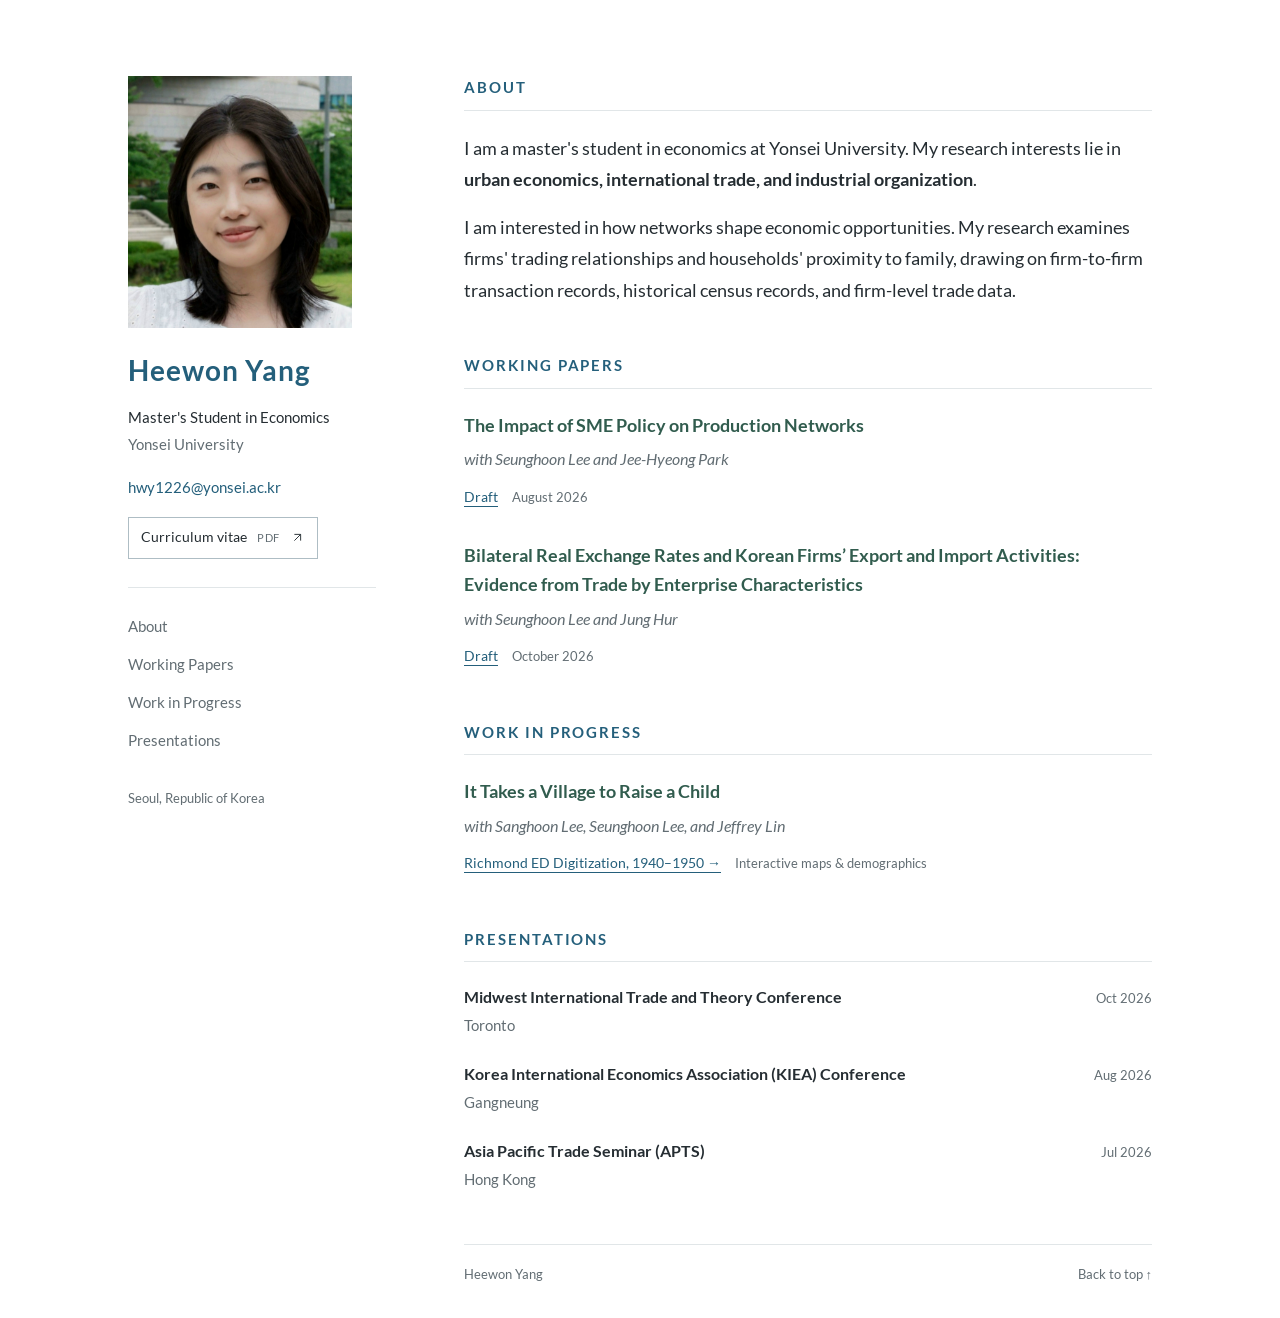
==== commit 8a7bbd64: "Update profile photo" ====
--- a/index.html
+++ b/index.html
@@ -20,7 +20,7 @@
   <a class="skip-link" href="#main">Skip to content</a>
   <div class="layout">
     <aside class="profile" aria-label="Profile and navigation">
-      <div class="profile-photo-frame"><img class="profile-photo" src="assets/photo4.jpg?v=512dec71" alt="Heewon Yang" width="759" height="759" fetchpriority="high"></div>
+      <div class="profile-photo-frame"><img class="profile-photo" src="assets/photo4.jpg?v=b176462e" alt="Heewon Yang" width="2888" height="2888" fetchpriority="high"></div>
       <header>
         <h1>Heewon Yang</h1>
         <p class="role">Master's Student in Economics</p>
